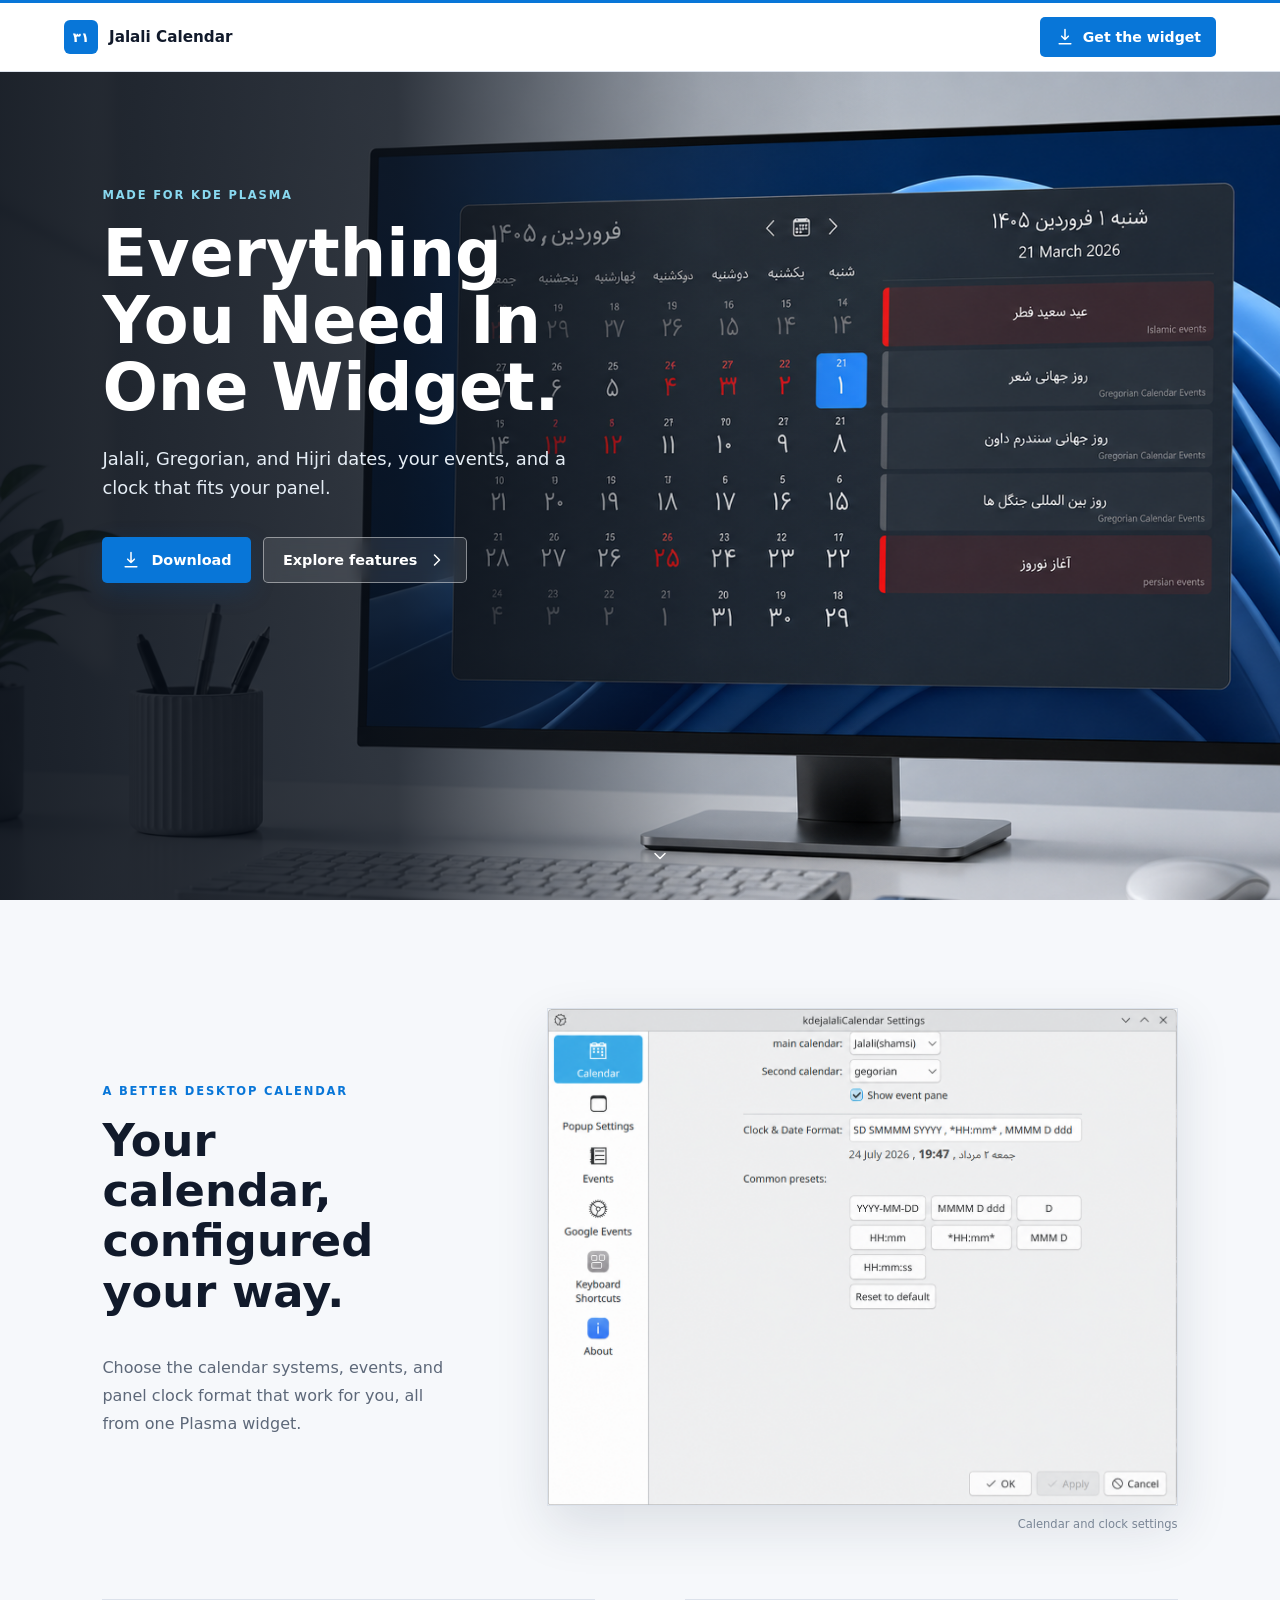
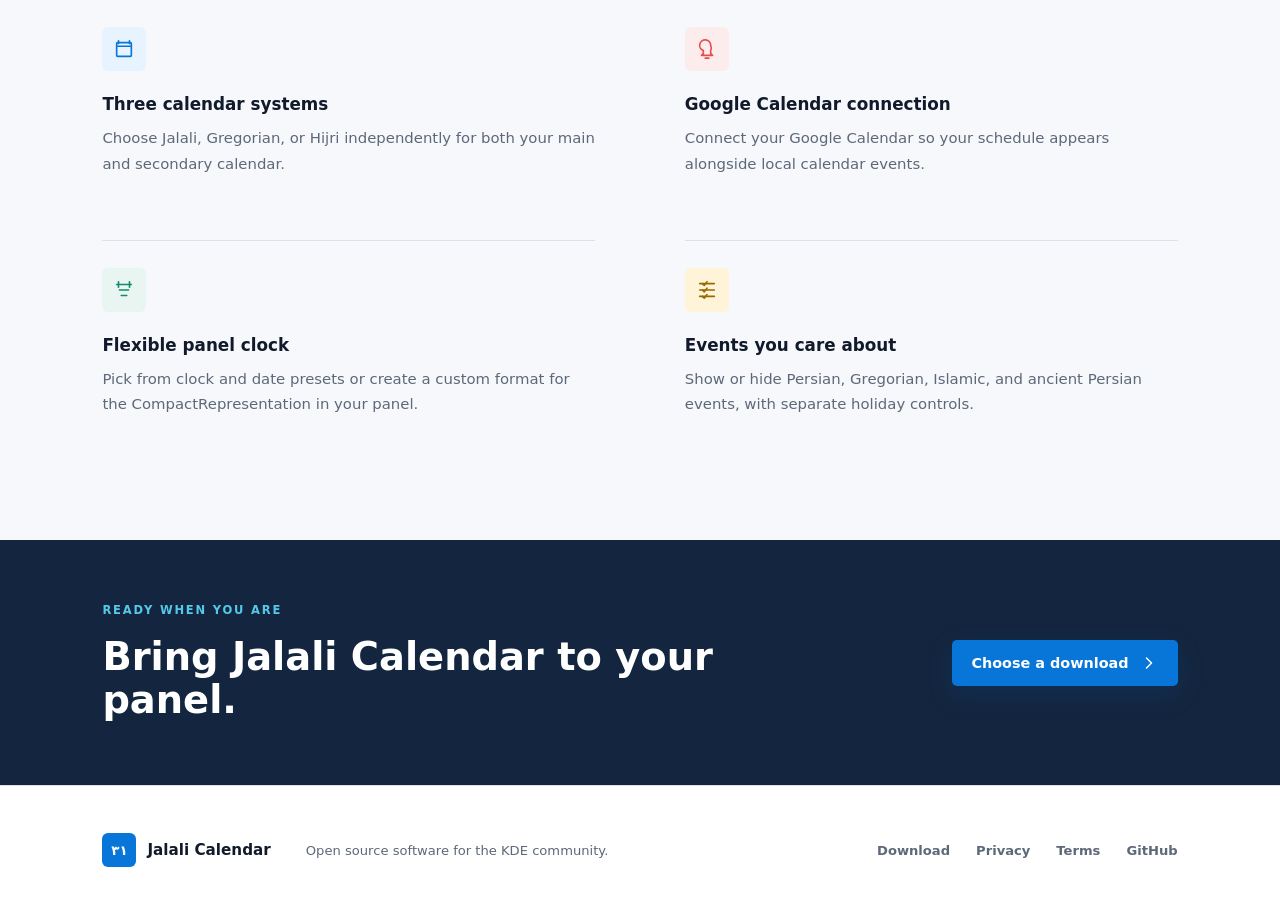
==== index.html @ 7f1deb85 "first commit of site" ====
<!doctype html>
<html lang="en">
<head>
  <meta charset="utf-8">
  <meta name="viewport" content="width=device-width, initial-scale=1">
  <meta name="description" content="Jalali Calendar is a native Persian calendar widget for KDE Plasma.">
  <meta name="theme-color" content="#f7f9fc">
  <title>Jalali Calendar for KDE Plasma</title>
  <link rel="stylesheet" href="styles.css">
  <script src="script.js" defer></script>
</head>
<body>
  <header class="site-header">
    <a class="brand" href="index.html" aria-label="Jalali Calendar home">
      <span class="brand-mark" aria-hidden="true">۳۱</span>
      <span>Jalali Calendar</span>
    </a>
    <button class="menu-button icon-button" type="button" aria-label="Open menu" aria-expanded="false">
      <svg aria-hidden="true" viewBox="0 0 24 24"><path d="M4 7h16M4 12h16M4 17h16"/></svg>
    </button>
    <nav class="site-nav" aria-label="Main navigation">
      <a class="nav-download" href="download.html">
        <svg aria-hidden="true" viewBox="0 0 24 24"><path d="M12 3v12m0 0 4-4m-4 4-4-4M5 20h14"/></svg>
        Get the widget
      </a>
    </nav>
  </header>

  <main>
    <section class="hero">
      <img class="hero-image" src="assets/jalali-calendar-hero2.png" alt="Jalali Calendar on a KDE Plasma desktop, showing Persian dates and selected events">
      <div class="hero-shade" aria-hidden="true"></div>
      <div class="hero-content">
        <p class="eyebrow">Made for KDE Plasma</p>
        <h1>Everything You Need In One Widget.</h1>
        <p class="hero-copy">Jalali, Gregorian, and Hijri dates, your events, and a clock that fits your panel.</p>
        <div class="hero-actions">
          <a class="button button-primary" href="download.html">
            <svg aria-hidden="true" viewBox="0 0 24 24"><path d="M12 3v12m0 0 4-4m-4 4-4-4M5 20h14"/></svg>
            Download
          </a>
          <a class="button button-quiet" href="#features">Explore features
            <svg aria-hidden="true" viewBox="0 0 24 24"><path d="m9 18 6-6-6-6"/></svg>
          </a>
        </div>
      </div>
      <a class="hero-scroll" href="#features" aria-label="Scroll to features">
        <svg aria-hidden="true" viewBox="0 0 24 24"><path d="m6 9 6 6 6-6"/></svg>
      </a>
    </section>

    <section class="features section" id="features">
      <div class="feature-intro">
        <div class="section-heading">
          <p class="eyebrow">A better desktop calendar</p>
          <h2>Your calendar, configured your way.</h2>
          <p>Choose the calendar systems, events, and panel clock format that work for you, all from one Plasma widget.</p>
        </div>
        <figure class="settings-preview">
          <img src="assets/calendar-settings.png" alt="Jalali Calendar settings showing calendar selection, event pane, and clock format controls">
          <figcaption>Calendar and clock settings</figcaption>
        </figure>
      </div>
      <div class="feature-grid">
        <article class="feature">
          <span class="feature-icon" aria-hidden="true">
            <svg viewBox="0 0 24 24"><path d="M6 3v3m12-3v3M4 9h16M5 5h14a1 1 0 0 1 1 1v13a1 1 0 0 1-1 1H5a1 1 0 0 1-1-1V6a1 1 0 0 1 1-1Z"/></svg>
          </span>
          <h3>Three calendar systems</h3>
          <p>Choose Jalali, Gregorian, or Hijri independently for both your main and secondary calendar.</p>
        </article>
        <article class="feature">
          <span class="feature-icon accent-red" aria-hidden="true">
            <svg viewBox="0 0 24 24"><path d="M16 8a6 6 0 1 0-8 5.66V17l-2 2h12l-2-2v-3.34A6 6 0 0 0 16 8Z"/><path d="M10 22h4"/></svg>
          </span>
          <h3>Google Calendar connection</h3>
          <p>Connect your Google Calendar so your schedule appears alongside local calendar events.</p>
        </article>
        <article class="feature">
          <span class="feature-icon accent-green" aria-hidden="true">
            <svg viewBox="0 0 24 24"><path d="M4 6h16M7 12h10M9 18h6"/><path d="M6 3v6m12-6v6"/></svg>
          </span>
          <h3>Flexible panel clock</h3>
          <p>Pick from clock and date presets or create a custom format for the CompactRepresentation in your panel.</p>
        </article>
        <article class="feature">
          <span class="feature-icon accent-gold" aria-hidden="true">
            <svg viewBox="0 0 24 24"><path d="M4 5h16M4 12h16M4 19h16"/><path d="m7 5 2 2 3-4m-5 9 2 2 3-4m-5 9 2 2 3-4"/></svg>
          </span>
          <h3>Events you care about</h3>
          <p>Show or hide Persian, Gregorian, Islamic, and ancient Persian events, with separate holiday controls.</p>
        </article>
      </div>
    </section>

    <section class="cta-band">
      <div>
        <p class="eyebrow">Ready when you are</p>
        <h2>Bring Jalali Calendar to your panel.</h2>
      </div>
      <a class="button button-primary" href="download.html">Choose a download
        <svg aria-hidden="true" viewBox="0 0 24 24"><path d="m9 18 6-6-6-6"/></svg>
      </a>
    </section>
  </main>

  <footer class="site-footer">
    <a class="brand footer-brand" href="index.html"><span class="brand-mark" aria-hidden="true">۳۱</span><span>Jalali Calendar</span></a>
    <p>Open source software for the KDE community.</p>
    <nav aria-label="Footer navigation"><a href="download.html">Download</a><a href="privacy.html">Privacy</a><a href="terms.html">Terms</a><a data-link="github" href="#">GitHub</a></nav>
  </footer>
</body>
</html>
---- styles.css ----
:root {
  --ink: #111a2b;
  --muted: #5d6879;
  --line: #dce2eb;
  --surface: #ffffff;
  --canvas: #f6f8fb;
  --blue: #0876d8;
  --blue-dark: #075da9;
  --cyan: #55c8e8;
  --red: #e54d4d;
  --green: #138b6c;
  --nav-height: 72px;
  font-family: "Noto Sans", "Segoe UI", system-ui, sans-serif;
  color: var(--ink);
  background: var(--canvas);
  font-synthesis: none;
}

* { box-sizing: border-box; }
html { scroll-behavior: smooth; }
body { margin: 0; min-width: 320px; }
a { color: inherit; text-decoration: none; }
button { font: inherit; }
svg { width: 1.25rem; fill: none; stroke: currentColor; stroke-linecap: round; stroke-linejoin: round; stroke-width: 1.8; }
.sr-only { position: absolute; width: 1px; height: 1px; padding: 0; margin: -1px; overflow: hidden; clip: rect(0, 0, 0, 0); white-space: nowrap; border: 0; }

.site-header {
  position: relative;
  z-index: 20;
  height: var(--nav-height);
  padding: 0 clamp(20px, 5vw, 72px);
  display: flex;
  align-items: center;
  justify-content: space-between;
  background: rgba(255,255,255,.96);
  border-top: 3px solid var(--blue);
  border-bottom: 1px solid var(--line);
}

.brand { display: inline-flex; align-items: center; gap: 11px; font-size: .95rem; font-weight: 700; }
.brand-mark {
  display: grid;
  place-items: center;
  width: 34px;
  aspect-ratio: 1;
  border-radius: 6px;
  color: white;
  background: var(--blue);
  font-size: .84rem;
}

.site-nav { display: flex; align-items: center; gap: 34px; color: #425067; font-size: .88rem; font-weight: 600; }
.site-nav > a:not(.nav-download) { position: relative; padding: 26px 0 24px; }
.site-nav > a:not(.nav-download)::after { content: ""; position: absolute; left: 0; right: 0; bottom: 18px; height: 2px; background: var(--blue); transform: scaleX(0); transition: transform .2s ease; }
.site-nav > a:hover, .site-nav > a.active { color: var(--ink); }
.site-nav > a:hover::after, .site-nav > a.active::after { transform: scaleX(1); }
.nav-download { display: inline-flex; align-items: center; gap: 8px; color: white; background: var(--blue); padding: 10px 15px; border-radius: 5px; }
.menu-button { display: none; }
.icon-button { border: 0; background: transparent; padding: 8px; color: var(--ink); }

.hero { position: relative; min-height: calc(100svh - var(--nav-height)); max-height: 780px; overflow: hidden; background: #d8e0e9; }
.hero-image { position: absolute; inset: 0; width: 100%; height: 100%; object-fit: cover; object-position: center; }
.hero-shade { position: absolute; inset: 0; background: linear-gradient(90deg, rgba(7,13,22,.91) 0%, rgba(7,13,22,.79) 31%, rgba(7,13,22,.18) 55%, rgba(7,13,22,0) 70%); }
.hero-content { position: relative; z-index: 2; width: min(620px, 48vw); padding: clamp(86px, 13vh, 140px) 0 88px clamp(24px, 8vw, 122px); color: white; }
.eyebrow { margin: 0 0 17px; text-transform: uppercase; font-size: .72rem; line-height: 1.2; letter-spacing: 1.8px; font-weight: 700; color: var(--blue); }
.hero .eyebrow { color: #89d9f0; }
h1, h2, h3, p { margin-top: 0; }
.hero h1 { max-width: 590px; margin-bottom: 22px; font-size: clamp(2.65rem, 5.1vw, 4.85rem); line-height: 1.03; letter-spacing: 0; }
.hero-copy { max-width: 500px; font-size: clamp(1rem, 1.4vw, 1.2rem); line-height: 1.65; color: #e5edf5; }
.hero-actions { display: flex; flex-wrap: wrap; gap: 12px; margin-top: 34px; }
.button { min-height: 46px; display: inline-flex; align-items: center; justify-content: center; gap: 10px; padding: 0 19px; border-radius: 5px; font-size: .9rem; font-weight: 700; transition: transform .18s ease, background .18s ease; }
.button:hover { transform: translateY(-2px); }
.button-primary { color: white; background: var(--blue); box-shadow: 0 8px 24px rgba(0,77,155,.22); }
.button-primary:hover { background: var(--blue-dark); }
.button-quiet { color: white; background: rgba(255,255,255,.1); border: 1px solid rgba(255,255,255,.45); backdrop-filter: blur(8px); }
.button-dark { color: white; background: var(--ink); }
.button-large { min-height: 54px; padding-inline: 23px; }
.hero-scroll { position: absolute; z-index: 2; left: 50%; bottom: 20px; color: white; padding: 10px; }

.section { padding: 108px clamp(24px, 8vw, 122px); }
.section-heading { max-width: 720px; }
.section-heading h2, .cta-band h2, .page-intro h1 { font-size: clamp(2rem, 3.5vw, 3.35rem); line-height: 1.12; letter-spacing: 0; }
.section-heading > p:last-child { max-width: 620px; color: var(--muted); line-height: 1.75; }
.feature-intro { display: grid; grid-template-columns: minmax(300px, .72fr) minmax(460px, 1.28fr); align-items: center; gap: clamp(45px, 7vw, 110px); }
.settings-preview { margin: 0; }
.settings-preview img { display: block; width: 100%; height: auto; border: 1px solid var(--line); box-shadow: 0 20px 50px rgba(24,42,68,.12); }
.settings-preview figcaption { margin-top: 11px; color: #7a8696; font-size: .72rem; text-align: right; }
.feature-grid { display: grid; grid-template-columns: repeat(2, minmax(0, 1fr)); gap: 48px clamp(40px, 7vw, 96px); margin-top: 68px; }
.feature { border-top: 1px solid var(--line); padding-top: 27px; }
.feature-icon { width: 44px; aspect-ratio: 1; display: grid; place-items: center; border-radius: 6px; color: var(--blue); background: #e7f3fe; }
.feature-icon svg { width: 22px; }
.accent-red { color: var(--red); background: #fdecec; }
.accent-green { color: var(--green); background: #e8f5f1; }
.accent-gold { color: #9a6a00; background: #fff3d8; }
.feature h3 { margin: 23px 0 12px; font-size: 1.05rem; }
.feature p { color: var(--muted); font-size: .93rem; line-height: 1.7; }

.cta-band { display: flex; align-items: center; justify-content: space-between; gap: 30px; padding: 64px clamp(24px, 8vw, 122px); color: white; background: #14263f; }
.cta-band .eyebrow { color: var(--cyan); }
.cta-band h2 { margin-bottom: 0; max-width: 720px; font-size: clamp(1.8rem, 3vw, 2.7rem); }
.site-footer { min-height: 130px; padding: 38px clamp(24px, 8vw, 122px); display: grid; grid-template-columns: auto 1fr auto; align-items: center; gap: 35px; background: white; border-top: 1px solid var(--line); }
.site-footer p { margin: 0; color: var(--muted); font-size: .82rem; }
.site-footer nav { display: flex; gap: 26px; color: var(--muted); font-size: .82rem; font-weight: 600; }
.site-footer nav a:hover { color: var(--blue); }

.page-main { padding: 78px clamp(24px, 8vw, 122px) 100px; }
.page-intro { max-width: 760px; margin-bottom: 54px; }
.page-intro h1 { margin-bottom: 18px; }
.page-intro > p:last-child { max-width: 660px; color: var(--muted); line-height: 1.7; }
.download-panel { width: 100%; background: var(--surface); border: 1px solid var(--line); box-shadow: 0 18px 50px rgba(24,42,68,.07); }
.tabs { display: grid; grid-template-columns: 1fr 1fr; border-bottom: 1px solid var(--line); }
.tab { position: relative; min-height: 65px; border: 0; display: flex; justify-content: center; align-items: center; gap: 10px; color: var(--muted); background: #f8fafc; font-weight: 700; cursor: pointer; }
.tab + .tab { border-left: 1px solid var(--line); }
.tab span { padding: 4px 7px; border-radius: 4px; font-size: .59rem; text-transform: uppercase; letter-spacing: .8px; color: var(--green); background: #e8f5f1; }
.tab.active { color: var(--blue); background: white; }
.tab.active::after { content: ""; position: absolute; left: 0; right: 0; bottom: -1px; height: 3px; background: var(--blue); }
.tab-panel { min-height: 430px; grid-template-columns: minmax(260px, .85fr) 1.15fr; }
.tab-panel:not([hidden]) { display: grid; }
.download-visual { min-height: 430px; position: relative; display: grid; place-items: center; overflow: hidden; color: white; background: #17314f; }
.large-mark { position: relative; z-index: 2; display: grid; place-items: center; width: 130px; aspect-ratio: 1; border-radius: 8px; background: var(--blue); font-size: 3.5rem; box-shadow: 0 22px 44px rgba(0,0,0,.25); }
.plasma-ring { position: absolute; width: 330px; aspect-ratio: 1; border: 42px solid rgba(78,199,232,.17); border-radius: 50%; transform: translate(30%, 32%); }
.github-visual { background: #172033; }
.github-visual > svg { width: 110px; stroke-width: 1.2; }
.download-copy { align-self: center; max-width: 680px; padding: 56px clamp(34px, 6vw, 76px); }
.panel-label { color: var(--blue); text-transform: uppercase; letter-spacing: 1.4px; font-size: .66rem; font-weight: 700; }
.download-copy h2 { font-size: clamp(1.7rem, 3vw, 2.6rem); margin-bottom: 18px; }
.download-copy > p:not(.panel-label):not(.fine-print) { color: var(--muted); line-height: 1.7; }
.download-copy .button { margin-top: 16px; }
.fine-print { margin: 14px 0 0; color: #8390a2; font-size: .73rem; }
.requirements { width: 100%; margin-top: 75px; display: grid; grid-template-columns: 1.1fr repeat(3, 1fr); gap: 28px; border-top: 1px solid var(--line); padding-top: 32px; }
.requirements h2 { font-size: 1.05rem; }
.requirements > div { display: flex; gap: 13px; }
.requirements span { color: var(--blue); font-size: .68rem; font-weight: 700; }
.requirements p { color: var(--muted); font-size: .78rem; line-height: 1.5; }
.requirements strong { display: block; margin-bottom: 5px; color: var(--ink); font-size: .86rem; }

.privacy-main { display: grid; grid-template-columns: minmax(260px, .72fr) minmax(0, 1.28fr); gap: clamp(50px, 9vw, 140px); max-width: 1320px; margin-inline: auto; }
.privacy-intro { position: sticky; top: 120px; align-self: start; }
.privacy-icon { width: 50px; aspect-ratio: 1; display: grid; place-items: center; margin-bottom: 30px; color: var(--blue); background: #e7f3fe; border-radius: 6px; }
.privacy-icon svg { width: 26px; }
.privacy-intro h1 { font-size: clamp(2.2rem, 4vw, 3.8rem); }
.privacy-intro .updated { margin-top: 28px; font-size: .75rem; color: #8a95a4; }
.policy { background: white; border-top: 3px solid var(--blue); padding: 8px clamp(28px, 5vw, 62px); box-shadow: 0 15px 45px rgba(24,42,68,.06); }
.policy section { padding: 37px 0; border-bottom: 1px solid var(--line); }
.policy section:last-child { border-bottom: 0; }
.policy h2 { margin-bottom: 13px; font-size: 1.08rem; }
.policy p { margin-bottom: 0; color: var(--muted); line-height: 1.85; font-size: .92rem; }
.policy a { color: var(--blue); text-decoration: underline; text-underline-offset: 3px; }

@media (max-width: 800px) {
  :root { --nav-height: 64px; }
  .site-header { padding-inline: 18px; }
  .menu-button { display: grid; place-items: center; }
  .site-nav { display: none; position: absolute; top: 63px; left: 0; right: 0; padding: 18px; flex-direction: column; align-items: stretch; gap: 3px; background: white; border-bottom: 1px solid var(--line); box-shadow: 0 16px 30px rgba(24,42,68,.12); }
  .site-nav.open { display: flex; }
  .site-nav > a:not(.nav-download) { padding: 13px 10px; }
  .site-nav > a:not(.nav-download)::after { display: none; }
  .nav-download { justify-content: center; margin-top: 8px; }
  .hero { min-height: 710px; max-height: none; }
  .hero-image { object-position: 62% center; }
  .hero-shade { background: linear-gradient(0deg, rgba(7,16,31,.95) 0%, rgba(7,16,31,.78) 48%, rgba(7,16,31,.15) 100%); }
  .hero-content { width: auto; padding: 330px 22px 74px; }
  .hero h1 { font-size: clamp(2.45rem, 12vw, 3.5rem); }
  .hero-scroll { display: none; }
  .section { padding-block: 75px; }
  .feature-intro { grid-template-columns: 1fr; gap: 38px; }
  .settings-preview figcaption { text-align: left; }
  .feature-grid { grid-template-columns: 1fr; gap: 34px; margin-top: 48px; }
  .cta-band { align-items: flex-start; flex-direction: column; }
  .site-footer { grid-template-columns: 1fr; gap: 17px; }
  .site-footer nav { flex-wrap: wrap; }
  .page-main { padding-top: 56px; }
  .tab { padding: 12px 10px; font-size: .82rem; }
  .tab span { display: none; }
  .tab-panel:not([hidden]) { grid-template-columns: 1fr; }
  .download-visual { min-height: 240px; }
  .download-copy { padding: 40px 28px 48px; }
  .requirements { grid-template-columns: 1fr; }
  .privacy-main { grid-template-columns: 1fr; gap: 12px; }
  .privacy-intro { position: static; }
  .policy { padding-inline: 24px; }
}

@media (prefers-reduced-motion: reduce) {
  html { scroll-behavior: auto; }
  *, *::before, *::after { transition-duration: .01ms !important; }
}
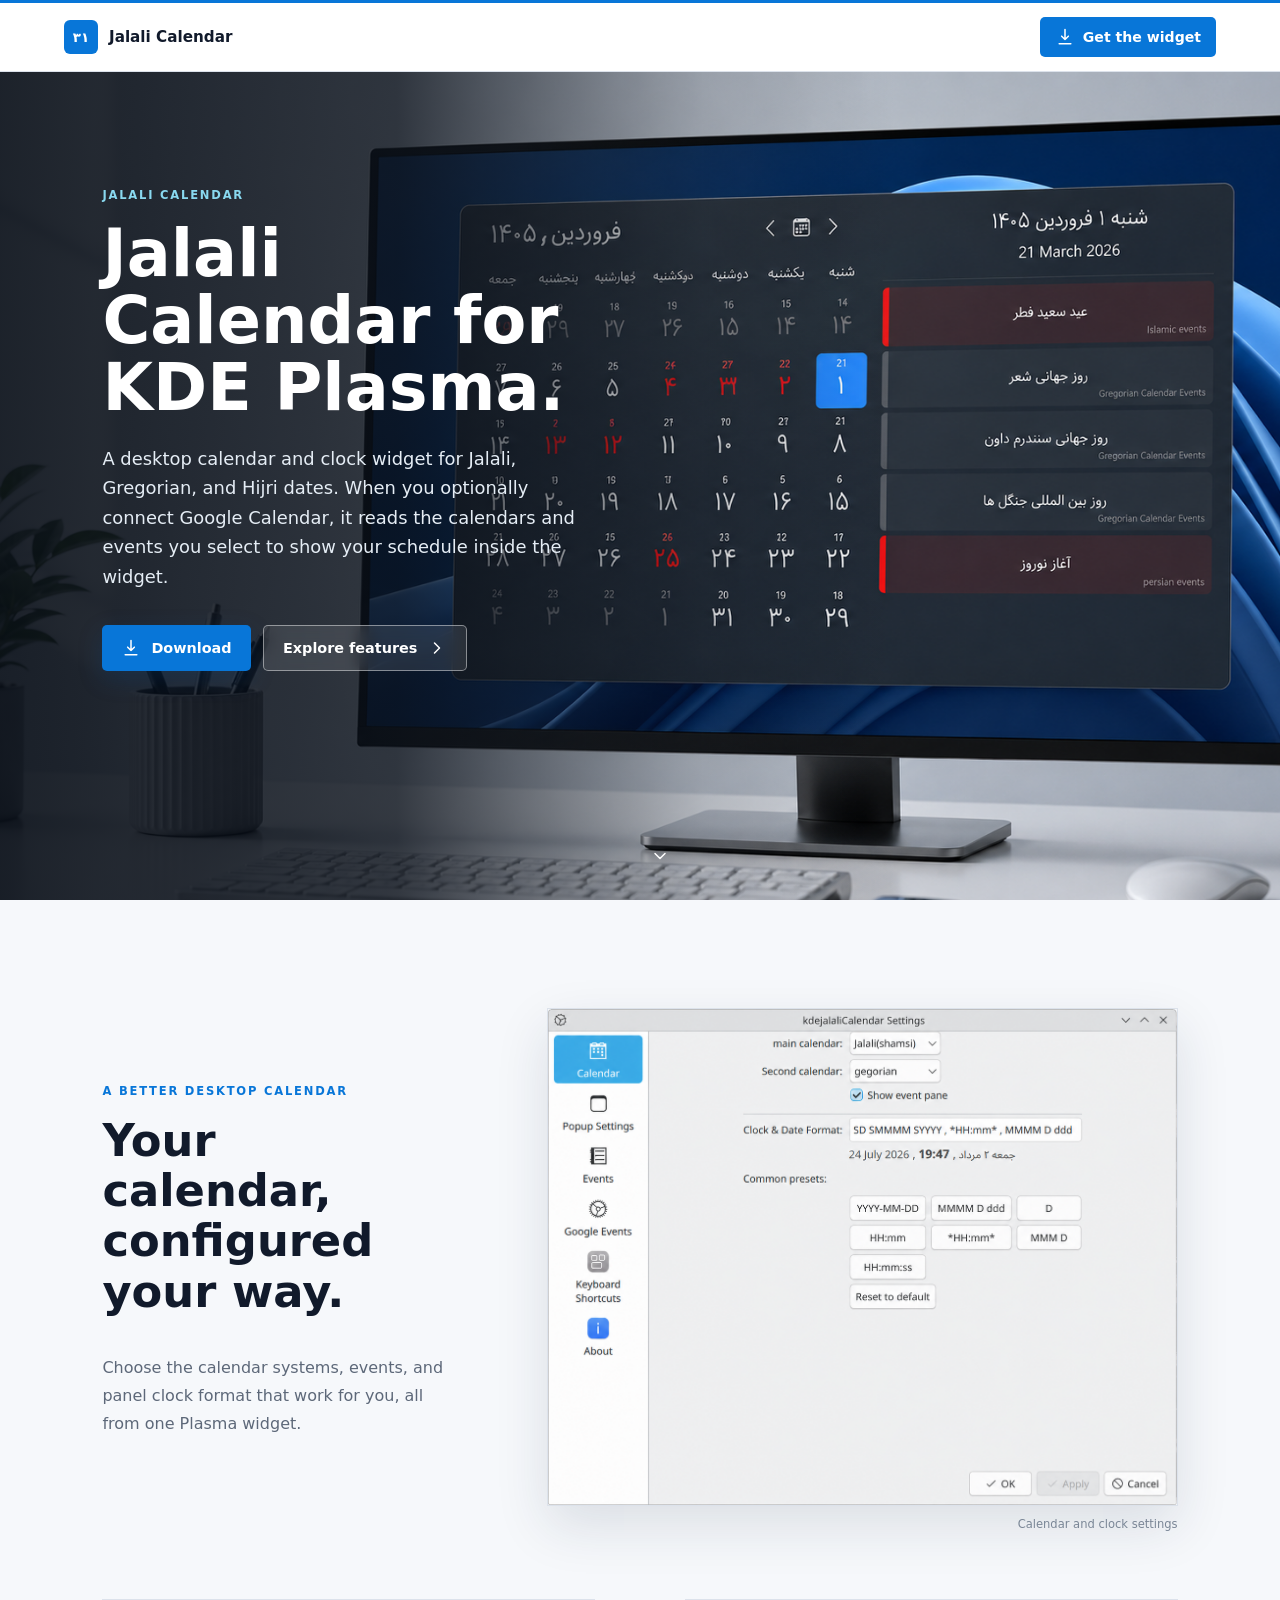
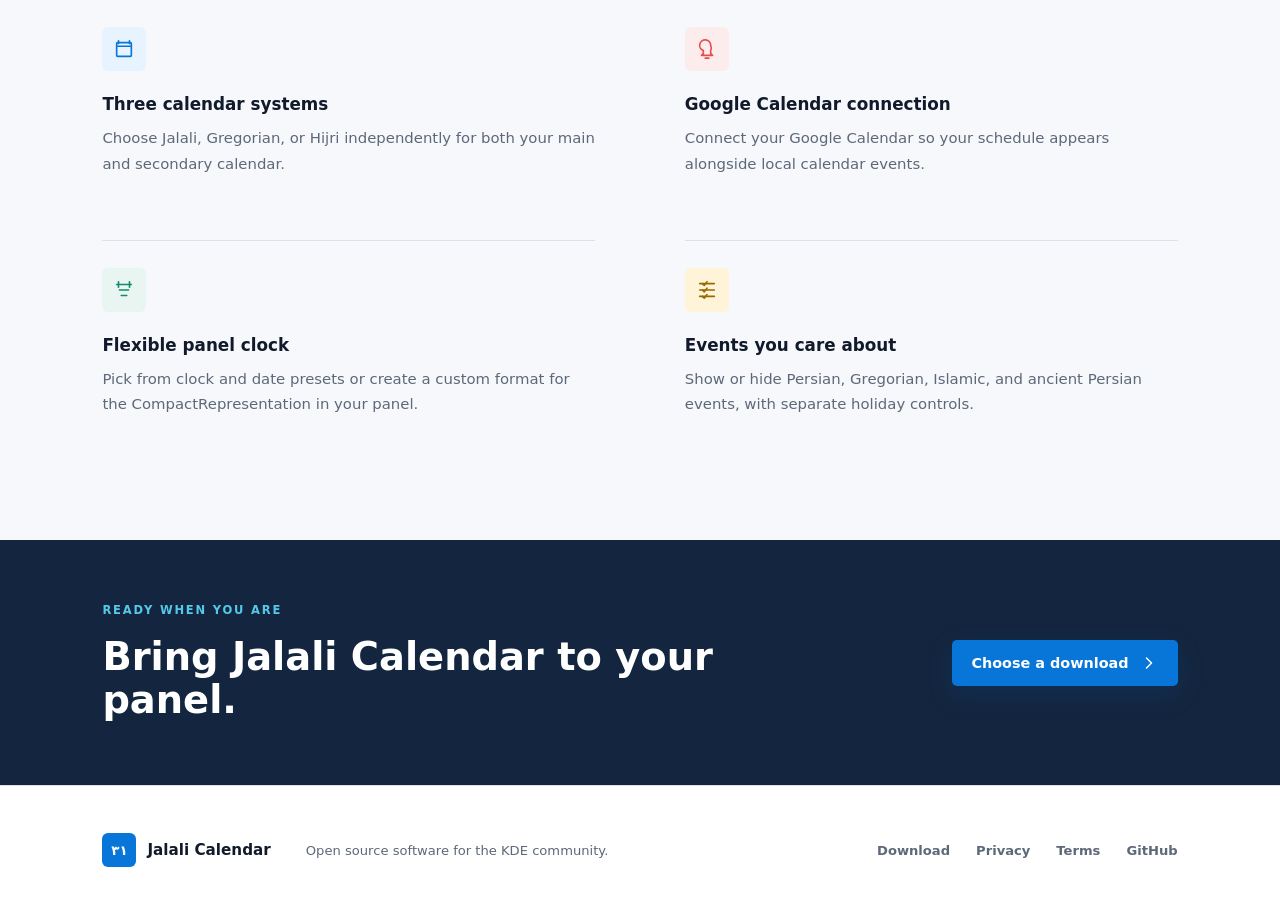
==== commit 75d3422b: "update name" ====
--- a/index.html
+++ b/index.html
@@ -31,9 +31,9 @@
       <img class="hero-image" src="assets/jalali-calendar-hero2.png" alt="Jalali Calendar on a KDE Plasma desktop, showing Persian dates and selected events">
       <div class="hero-shade" aria-hidden="true"></div>
       <div class="hero-content">
-        <p class="eyebrow">Made for KDE Plasma</p>
-        <h1>Everything You Need In One Widget.</h1>
-        <p class="hero-copy">Jalali, Gregorian, and Hijri dates, your events, and a clock that fits your panel.</p>
+        <p class="eyebrow">Jalali Calendar</p>
+        <h1>Jalali Calendar for KDE Plasma.</h1>
+        <p class="hero-copy">A desktop calendar and clock widget for Jalali, Gregorian, and Hijri dates. When you optionally connect Google Calendar, it reads the calendars and events you select to show your schedule inside the widget.</p>
         <div class="hero-actions">
           <a class="button button-primary" href="download.html">
             <svg aria-hidden="true" viewBox="0 0 24 24"><path d="M12 3v12m0 0 4-4m-4 4-4-4M5 20h14"/></svg>
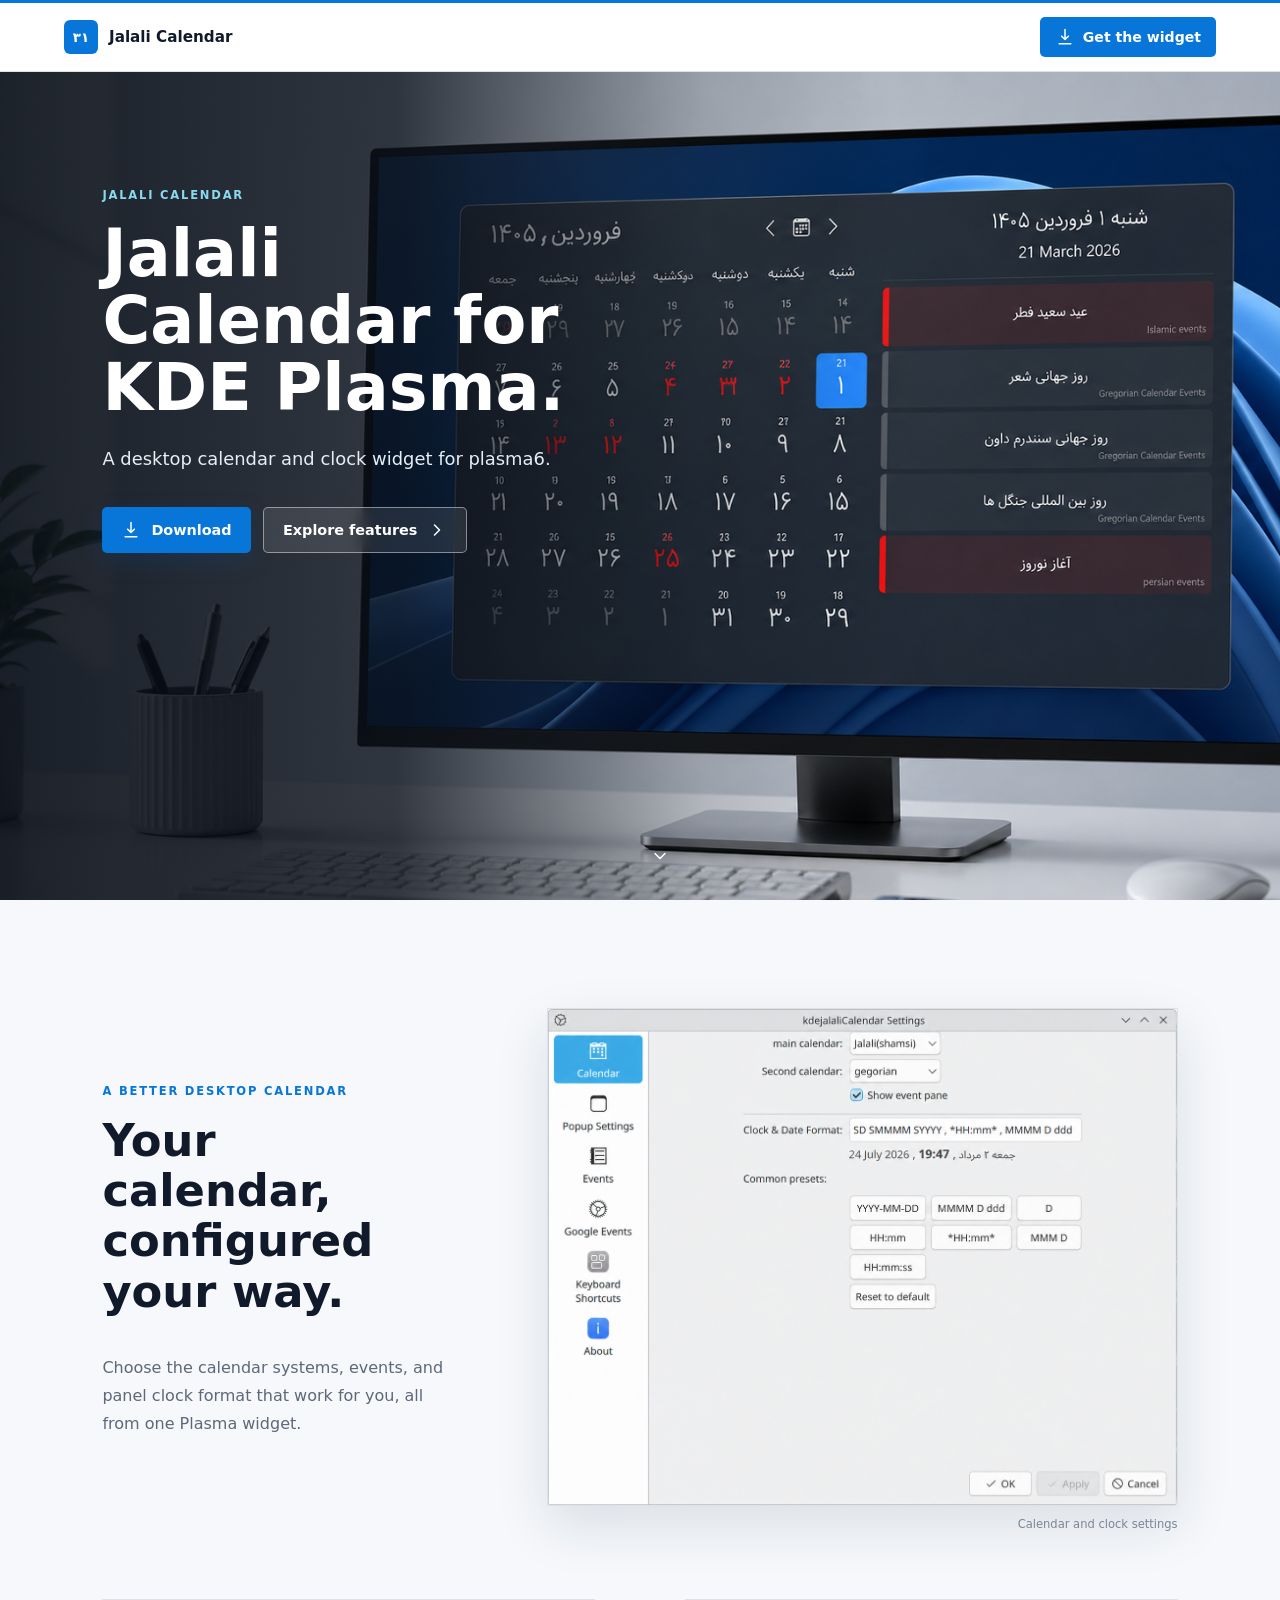
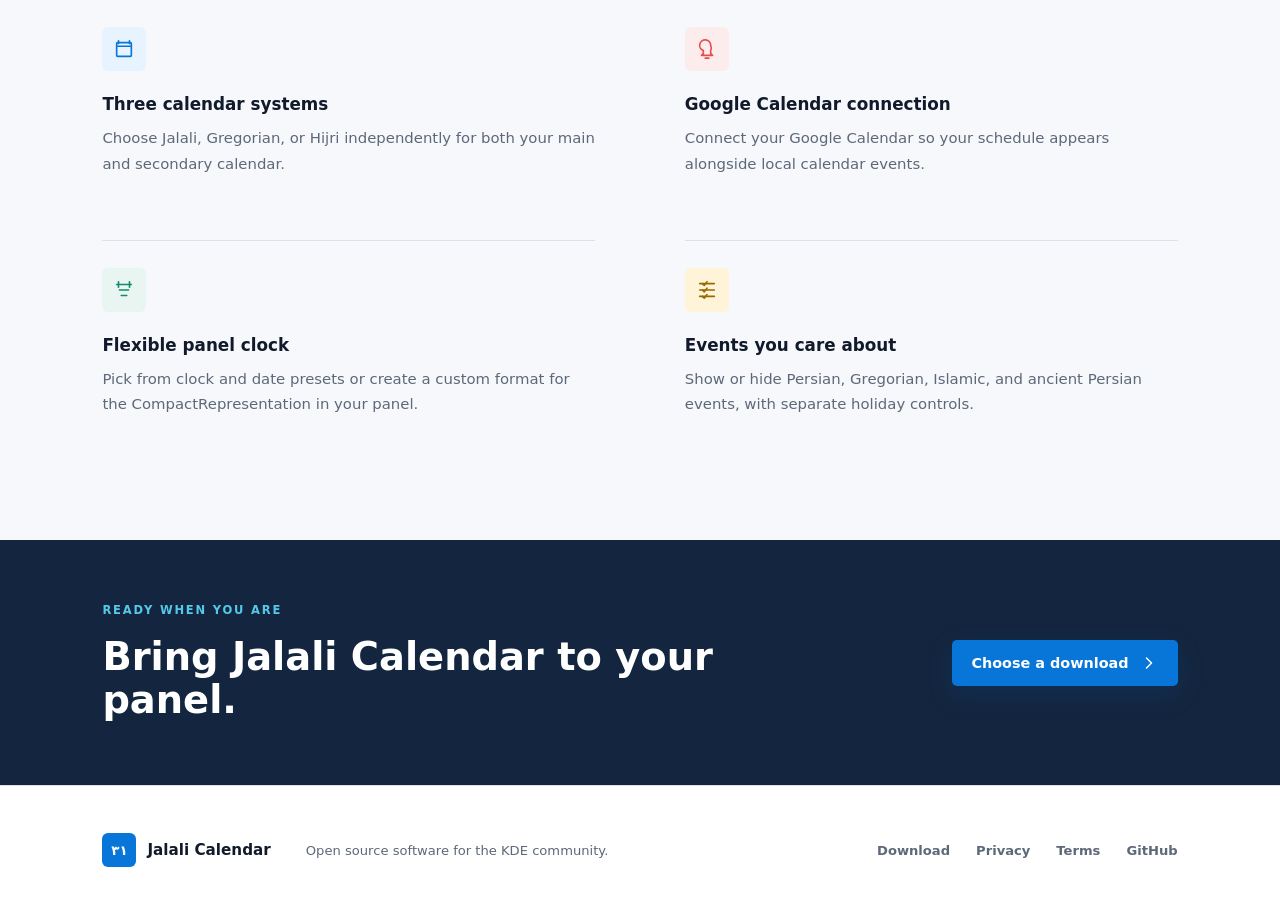
==== commit 9b1792af: "update index.html" ====
--- a/index.html
+++ b/index.html
@@ -33,7 +33,7 @@
       <div class="hero-content">
         <p class="eyebrow">Jalali Calendar</p>
         <h1>Jalali Calendar for KDE Plasma.</h1>
-        <p class="hero-copy">A desktop calendar and clock widget for Jalali, Gregorian, and Hijri dates. When you optionally connect Google Calendar, it reads the calendars and events you select to show your schedule inside the widget.</p>
+        <p class="hero-copy">A desktop calendar and clock widget for plasma6.</p>
         <div class="hero-actions">
           <a class="button button-primary" href="download.html">
             <svg aria-hidden="true" viewBox="0 0 24 24"><path d="M12 3v12m0 0 4-4m-4 4-4-4M5 20h14"/></svg>
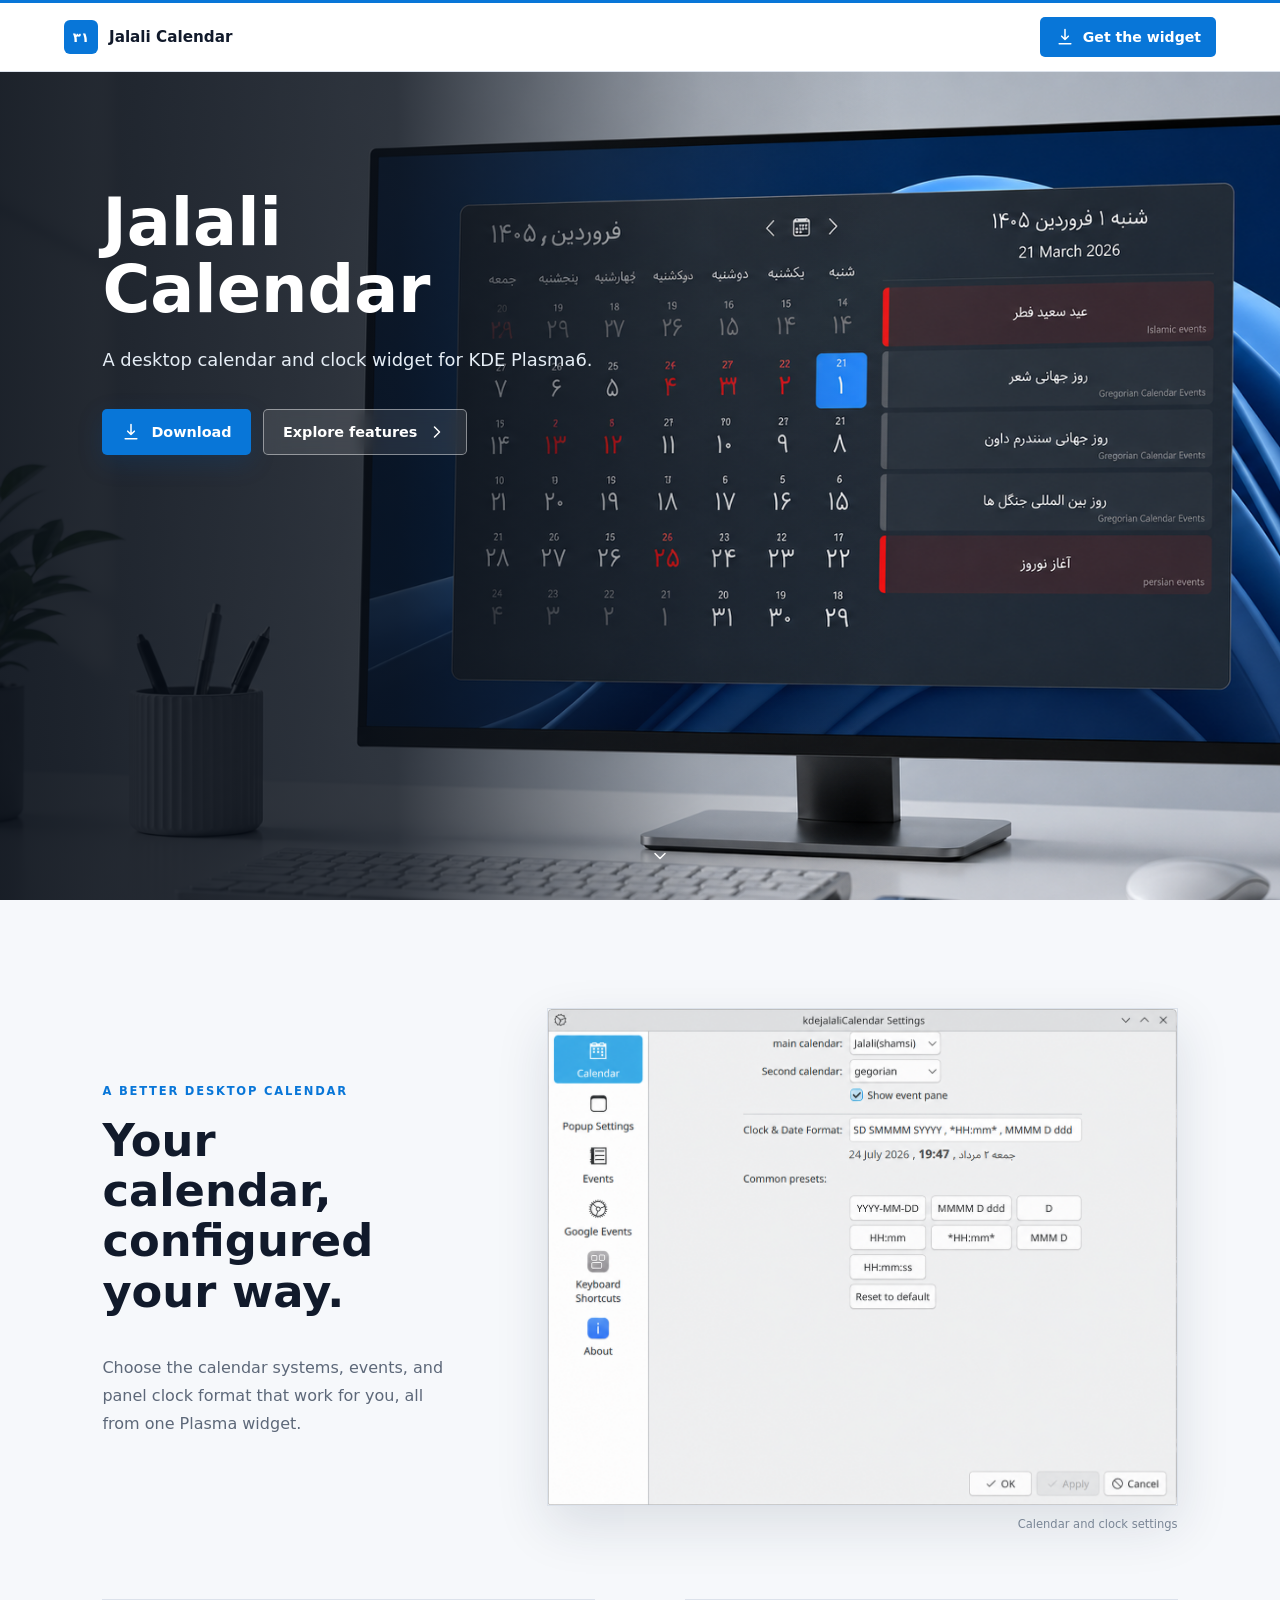
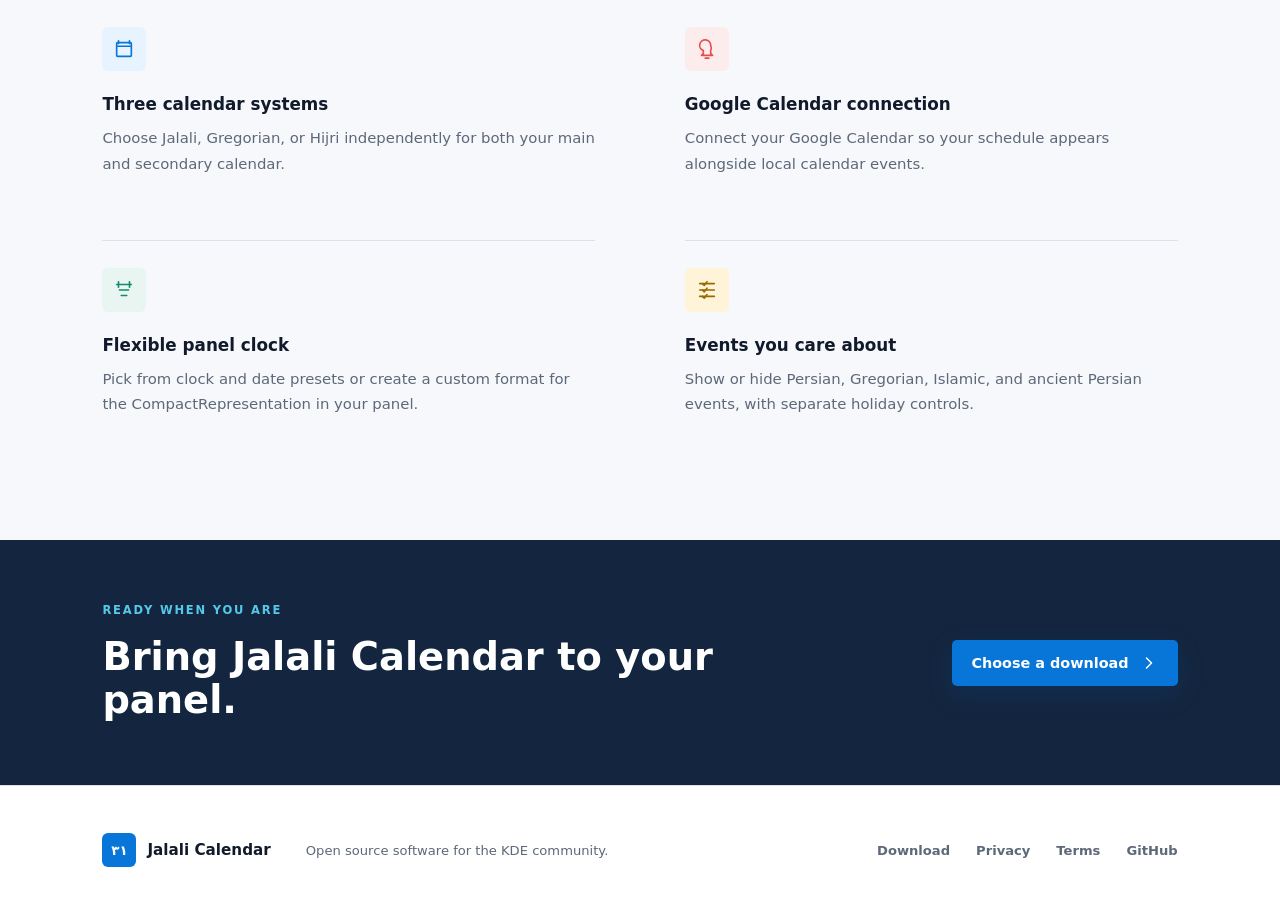
==== commit 6849327f: "fix calendar name" ====
--- a/index.html
+++ b/index.html
@@ -1,11 +1,12 @@
 <!doctype html>
 <html lang="en">
 <head>
+  <meta name="google-site-verification" content="BddZvKrBr9isDcbONT87ibZKK7h6yV0zAJSikq3AIXQ" />
   <meta charset="utf-8">
   <meta name="viewport" content="width=device-width, initial-scale=1">
   <meta name="description" content="Jalali Calendar is a native Persian calendar widget for KDE Plasma.">
   <meta name="theme-color" content="#f7f9fc">
-  <title>Jalali Calendar for KDE Plasma</title>
+  <title>Jalali Calendar</title>
   <link rel="stylesheet" href="styles.css">
   <script src="script.js" defer></script>
 </head>
@@ -31,9 +32,9 @@
       <img class="hero-image" src="assets/jalali-calendar-hero2.png" alt="Jalali Calendar on a KDE Plasma desktop, showing Persian dates and selected events">
       <div class="hero-shade" aria-hidden="true"></div>
       <div class="hero-content">
-        <p class="eyebrow">Jalali Calendar</p>
-        <h1>Jalali Calendar for KDE Plasma.</h1>
-        <p class="hero-copy">A desktop calendar and clock widget for plasma6.</p>
+        <!-- <p class="eyebrow">Jalali Calendar</p> -->
+        <h1>Jalali Calendar</h1>
+        <p class="hero-copy">A desktop calendar and clock widget for KDE Plasma6.</p>
         <div class="hero-actions">
           <a class="button button-primary" href="download.html">
             <svg aria-hidden="true" viewBox="0 0 24 24"><path d="M12 3v12m0 0 4-4m-4 4-4-4M5 20h14"/></svg>
